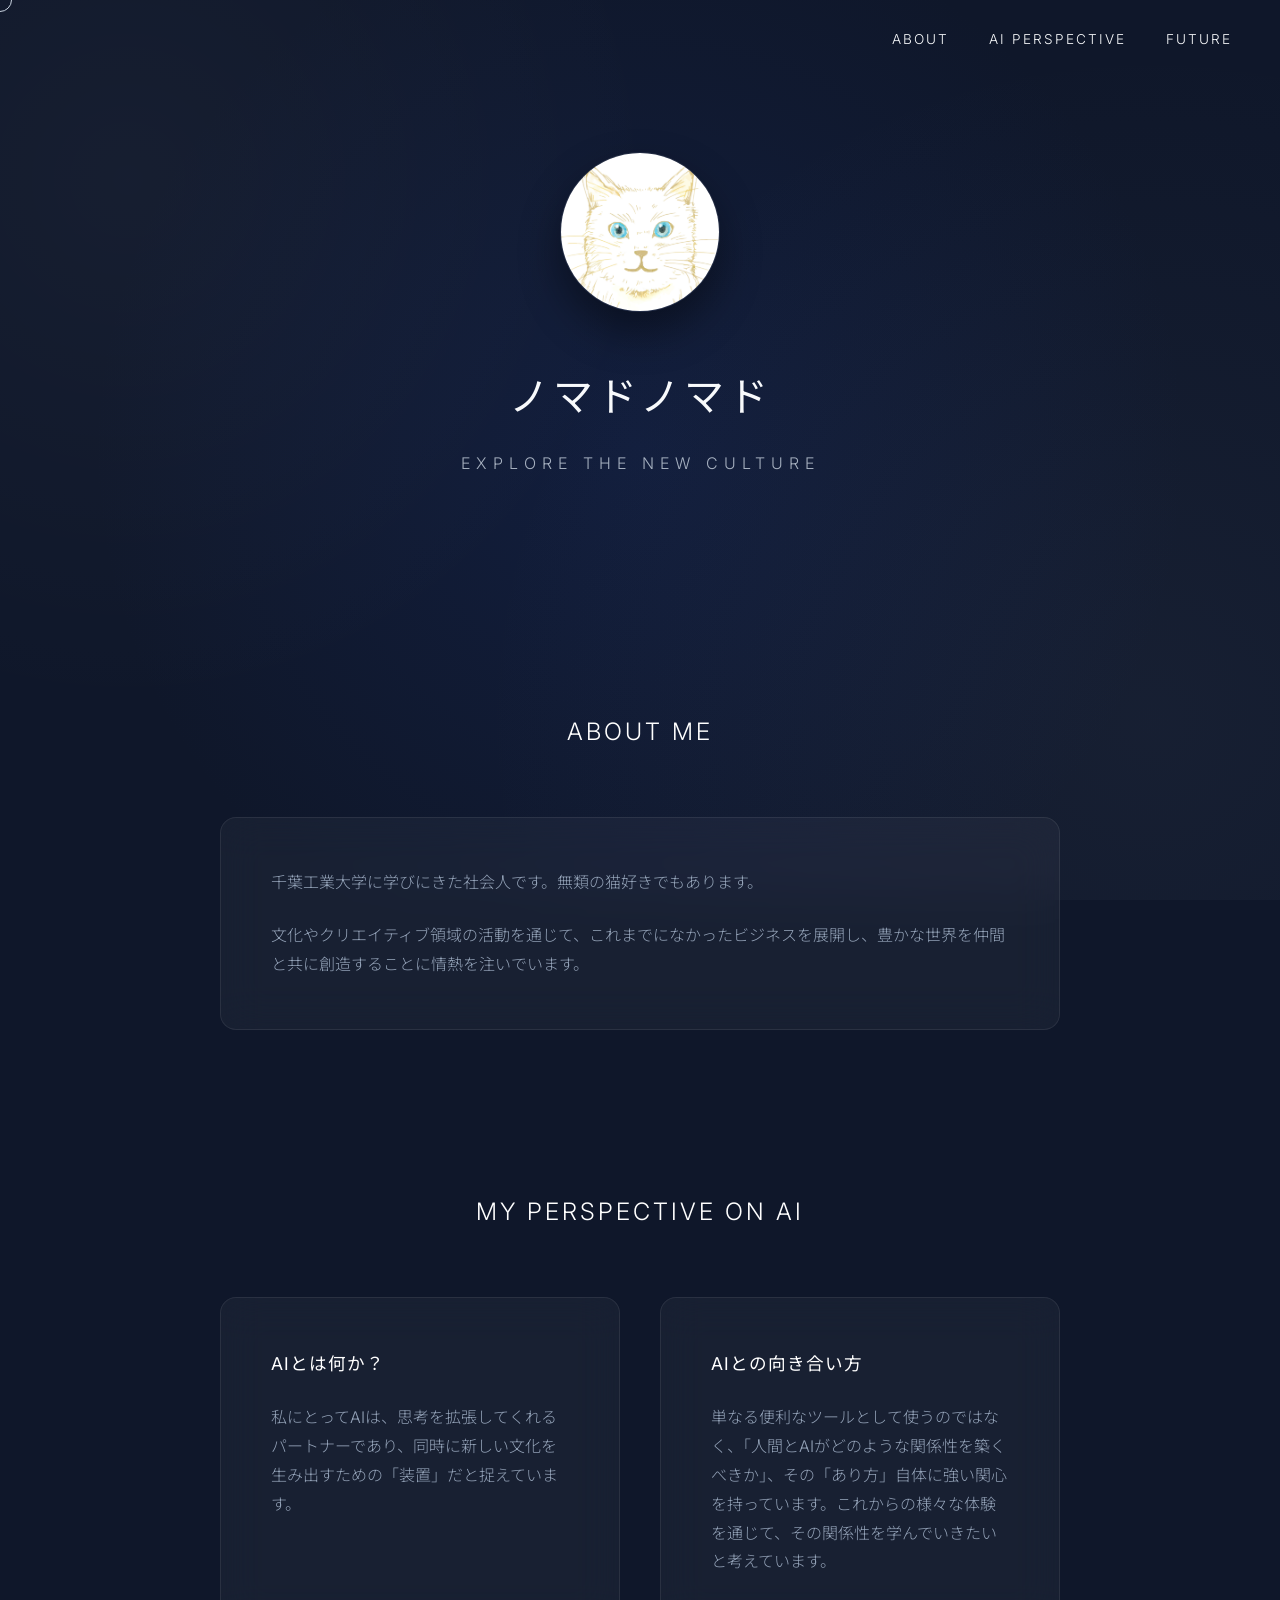
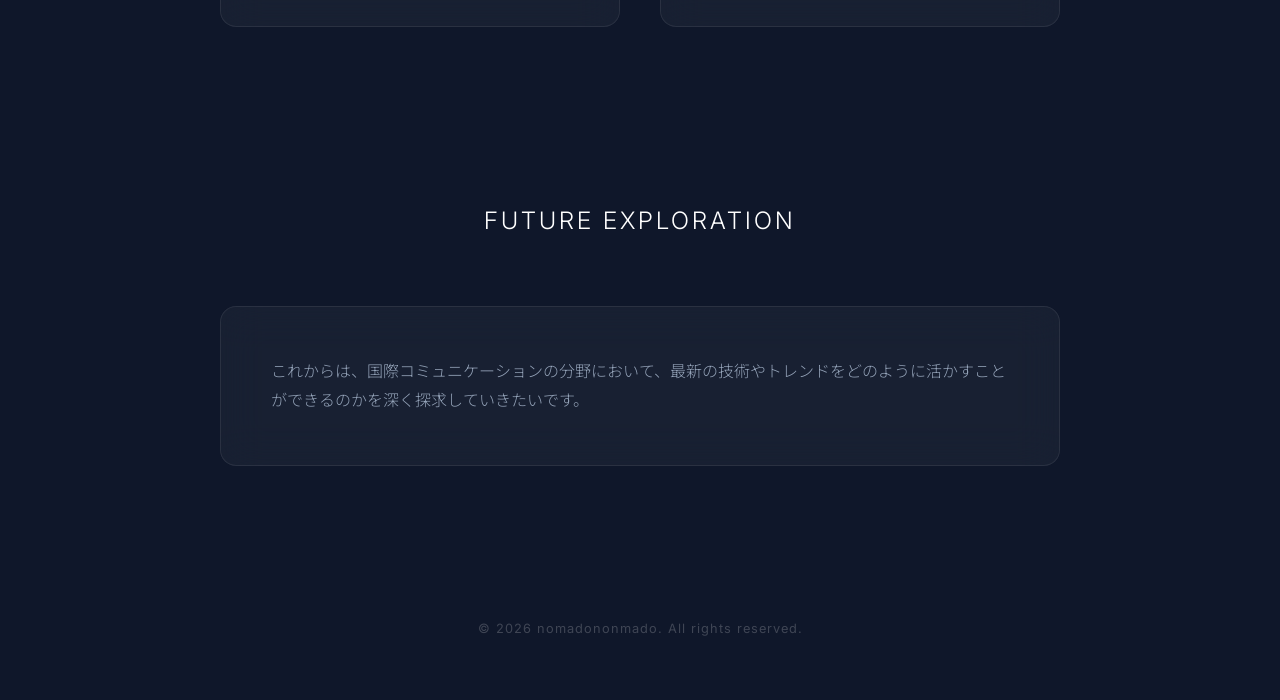
==== index.html @ 1ca38536 "Initial commit" ====
<!DOCTYPE html>
<html lang="ja">
<head>
    <meta charset="UTF-8">
    <meta name="viewport" content="width=device-width, initial-scale=1.0">
    <title>Nomadononmado | Portfolio</title>
    <link rel="stylesheet" href="style.css">
    <link rel="preconnect" href="https://fonts.googleapis.com">
    <link rel="preconnect" href="https://fonts.gstatic.com" crossorigin>
    <link href="https://fonts.googleapis.com/css2?family=Inter:wght@300;400;600&family=Noto+Sans+JP:wght@300;400;500&display=swap" rel="stylesheet">
</head>
<body>
    <div id="cursor-follower"></div>
    <header class="header">
        <nav>
            <ul>
                <li><a href="#about">About</a></li>
                <li><a href="#ai-mind">AI Perspective</a></li>
                <li><a href="#future">Future</a></li>
            </ul>
        </nav>
    </header>

    <main>
        <section class="hero fade-in">
            <div class="hero-content">
                <div class="avatar-container">
                    <img src="avatar1.png" alt="ノマドノマドのアバター" class="avatar">
                </div>
                <h1>ノマドノマド</h1>
                <p class="tagline">Explore the New Culture</p>
            </div>
        </section>

        <section id="about" class="content-section fade-in">
            <div class="container">
                <h2>About Me</h2>
                <div class="card">
                    <p>千葉工業大学に学びにきた社会人です。無類の猫好きでもあります。</p>
                    <p>文化やクリエイティブ領域の活動を通じて、これまでになかったビジネスを展開し、豊かな世界を仲間と共に創造することに情熱を注いでいます。</p>
                </div>
            </div>
        </section>

        <section id="ai-mind" class="content-section min-vh-100 fade-in">
            <div class="container">
                <h2>My Perspective on AI</h2>
                <div class="grid-2">
                    <div class="card">
                        <h3>AIとは何か？</h3>
                        <p>私にとってAIは、思考を拡張してくれるパートナーであり、同時に新しい文化を生み出すための「装置」だと捉えています。</p>
                    </div>
                    <div class="card">
                        <h3>AIとの向き合い方</h3>
                        <p>単なる便利なツールとして使うのではなく、「人間とAIがどのような関係性を築くべきか」、その「あり方」自体に強い関心を持っています。これからの様々な体験を通じて、その関係性を学んでいきたいと考えています。</p>
                    </div>
                </div>
            </div>
        </section>

        <section id="future" class="content-section fade-in">
            <div class="container">
                <h2>Future Exploration</h2>
                <div class="card">
                    <p>これからは、国際コミュニケーションの分野において、最新の技術やトレンドをどのように活かすことができるのかを深く探求していきたいです。</p>
                </div>
            </div>
        </section>
    </main>

    <footer>
        <p>&copy; 2026 nomadononmado. All rights reserved.</p>
    </footer>

    <script src="script.js"></script>
</body>
</html>
---- style.css ----
:root {
    --bg-color: #0f172a;
    --bg-gradient-1: rgba(255, 255, 255, 0.03);
    --bg-gradient-2: rgba(148, 163, 184, 0.06);
    --text-color: #f8fafc;
    --accent-color: #cbd5e1;
    --card-bg: rgba(255, 255, 255, 0.04);
    --border-color: rgba(255, 255, 255, 0.08);
    --font-sans: 'Inter', 'Noto Sans JP', sans-serif;
}

* {
    margin: 0;
    padding: 0;
    box-sizing: border-box;
}

body {
    font-family: var(--font-sans);
    background-color: var(--bg-color);
    background-image: 
        radial-gradient(circle at 10% 20%, var(--bg-gradient-1) 0%, transparent 40%),
        radial-gradient(circle at 90% 80%, var(--bg-gradient-2) 0%, transparent 50%),
        radial-gradient(circle at 50% 50%, rgba(30, 58, 138, 0.2) 0%, transparent 70%);
    background-attachment: fixed;
    color: var(--text-color);
    line-height: 1.8;
    overflow-x: hidden;
    cursor: none;
    -webkit-font-smoothing: antialiased;
}

body::before {
    content: '';
    position: fixed;
    top: 0;
    left: 0;
    width: 100vw;
    height: 100vh;
    background-image: url('cat_world_bg.png');
    background-size: cover;
    background-position: center;
    opacity: var(--bg-opacity, 0);
    mix-blend-mode: lighten;
    z-index: -1;
    pointer-events: none;
}

/* Custom Cursor */
#cursor-follower {
    position: fixed;
    top: 0;
    left: 0;
    width: 24px;
    height: 24px;
    border: 1px solid var(--accent-color);
    border-radius: 50%;
    pointer-events: none;
    transform: translate(-50%, -50%);
    transition: transform 0.15s ease-out, background-color 0.15s, border-color 0.15s;
    z-index: 9999;
}

.header {
    position: fixed;
    top: 0;
    width: 100%;
    padding: 24px 48px;
    background: transparent;
    z-index: 1000;
}

.header nav ul {
    list-style: none;
    display: flex;
    justify-content: flex-end;
    gap: 40px;
}

.header nav a {
    color: var(--text-color);
    text-decoration: none;
    font-weight: 300;
    font-size: 0.85rem;
    letter-spacing: 2px;
    text-transform: uppercase;
    transition: color 0.3s;
}

.header nav a:hover {
    color: var(--accent-color);
}

.container {
    max-width: 900px;
    margin: 0 auto;
    padding: 0 30px;
}

.hero {
    min-height: 70vh;
    display: flex;
    align-items: center;
    justify-content: center;
    text-align: center;
    flex-direction: column;
}

.avatar-container {
    margin-bottom: 2.5rem;
    position: relative;
    display: inline-block;
}

.avatar {
    width: 160px;
    height: 160px;
    border-radius: 50%;
    object-fit: cover;
    box-shadow: 0 20px 40px rgba(0, 0, 0, 0.4);
    border: 1px solid var(--border-color);
    transition: transform 0.6s cubic-bezier(0.16, 1, 0.3, 1), box-shadow 0.6s ease;
}

.avatar:hover {
    transform: scale(1.05);
    box-shadow: 0 30px 60px rgba(167, 139, 250, 0.15);
}

h1 {
    font-size: 2.5rem;
    font-weight: 400;
    margin-bottom: 1rem;
    letter-spacing: 4px;
}

.tagline {
    font-size: 1rem;
    color: var(--accent-color);
    font-weight: 300;
    letter-spacing: 6px;
    text-transform: uppercase;
    opacity: 0.8;
}

.content-section {
    padding: 80px 0;
    min-height: 50vh;
    display: flex;
    flex-direction: column;
    justify-content: center;
}

h2 {
    font-size: 1.5rem;
    margin-bottom: 4rem;
    font-weight: 300;
    text-align: center;
    letter-spacing: 3px;
    color: #fff;
    text-transform: uppercase;
}

h3 {
    font-size: 1.1rem;
    margin-bottom: 1.5rem;
    color: #fff;
    font-weight: 400;
    letter-spacing: 1px;
}

.card {
    background: var(--card-bg);
    border: 1px solid var(--border-color);
    border-radius: 16px;
    padding: 50px;
    backdrop-filter: blur(20px);
    -webkit-backdrop-filter: blur(20px);
    transition: transform 0.4s ease, border-color 0.4s ease;
}

.card:hover {
    transform: translateY(-8px);
    border-color: rgba(167, 139, 250, 0.3);
}

.card p {
    margin-bottom: 1.5rem;
    font-weight: 300;
    font-size: 1rem;
    color: #94a3b8;
}

.card p:last-child {
    margin-bottom: 0;
}

.grid-2 {
    display: grid;
    grid-template-columns: 1fr 1fr;
    gap: 40px;
}

footer {
    text-align: center;
    padding: 60px 0;
    font-size: 0.8rem;
    color: rgba(255, 255, 255, 0.2);
    letter-spacing: 1px;
}

/* Animations */
.fade-in {
    opacity: 0;
    transform: translateY(40px);
    transition: opacity 1s cubic-bezier(0.16, 1, 0.3, 1), transform 1s cubic-bezier(0.16, 1, 0.3, 1);
}

.fade-in.visible {
    opacity: 1;
    transform: translateY(0);
}

/* Base interactive elements cursor handling */
a, .avatar, button {
    cursor: none;
}

@media (max-width: 768px) {
    .grid-2 {
        grid-template-columns: 1fr;
        gap: 20px;
    }
    .header {
        padding: 20px;
        background: var(--bg-color);
    }
    .header nav ul {
        justify-content: center;
        gap: 20px;
    }
    .card {
        padding: 30px;
    }
    h1 {
        font-size: 2rem;
    }
    #cursor-follower {
        display: none !important;
    }
    body {
        cursor: auto;
    }
    a, .avatar, button {
        cursor: pointer;
    }
}
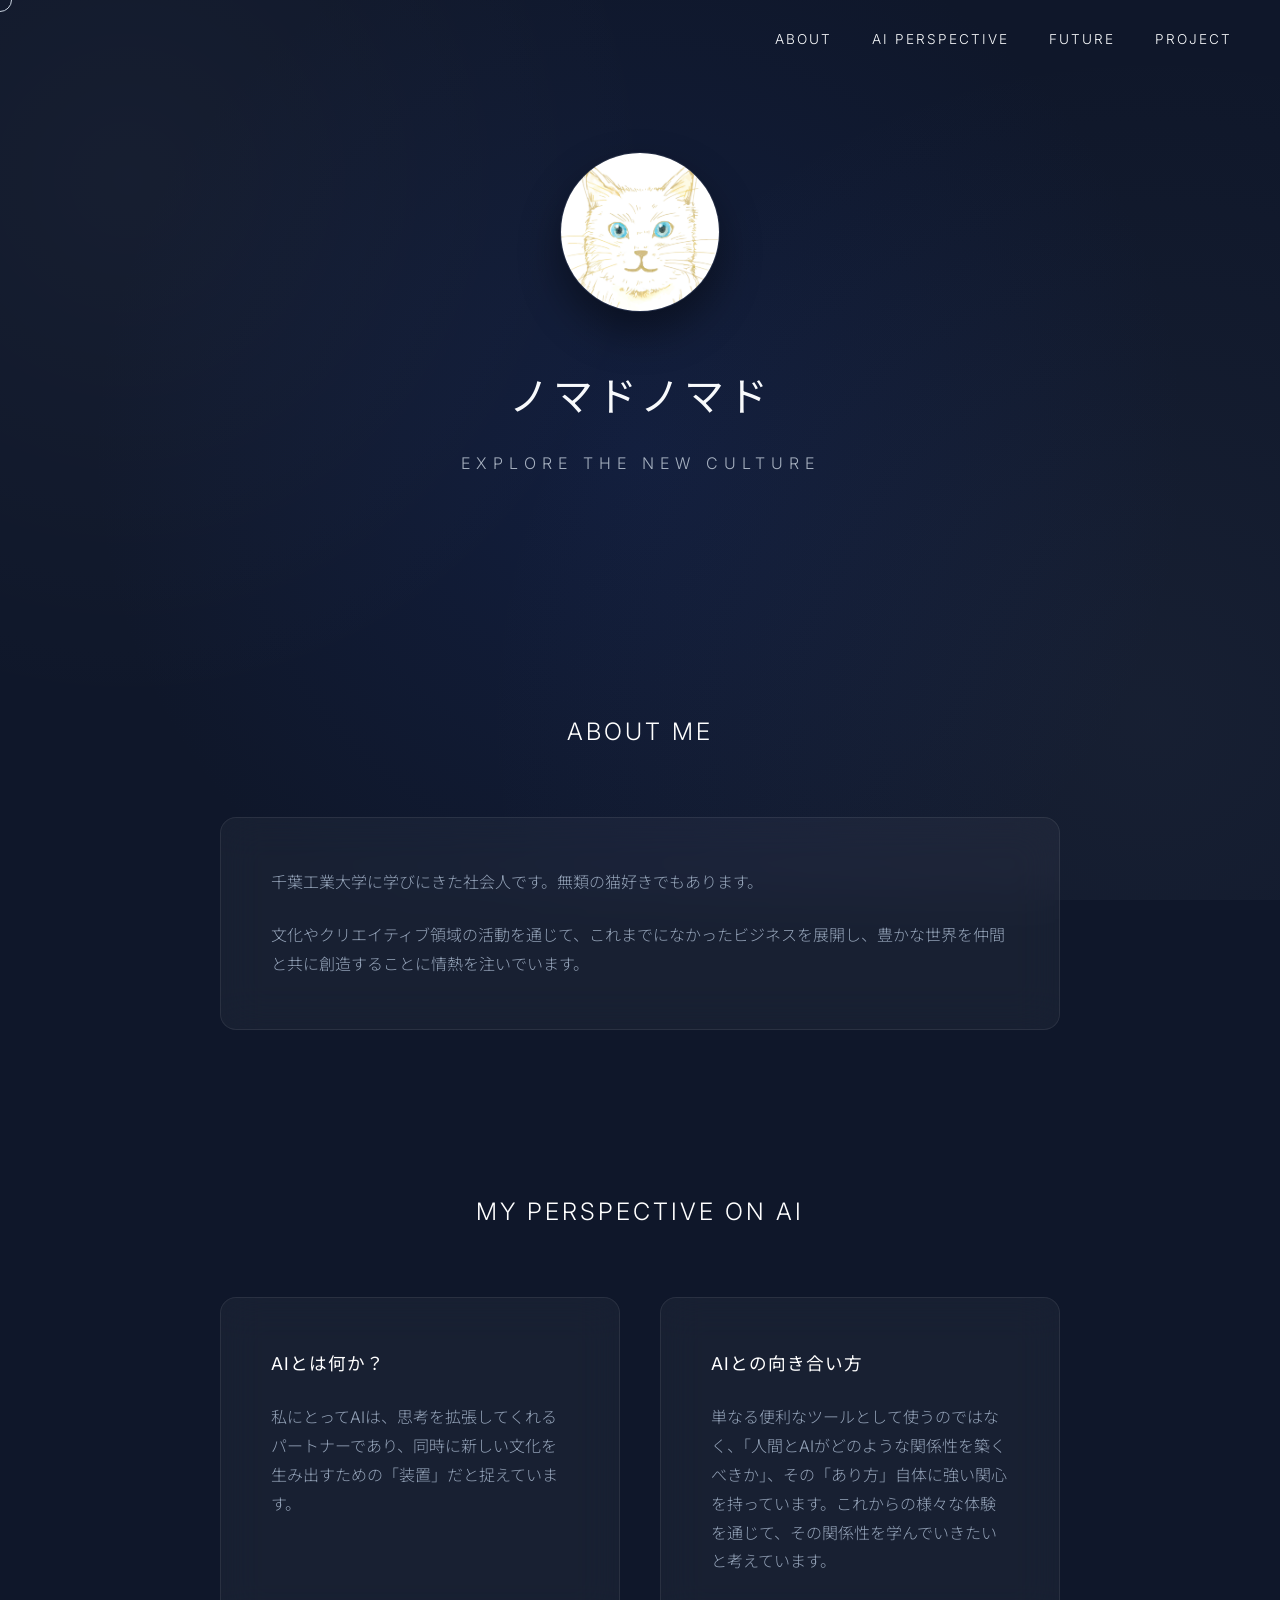
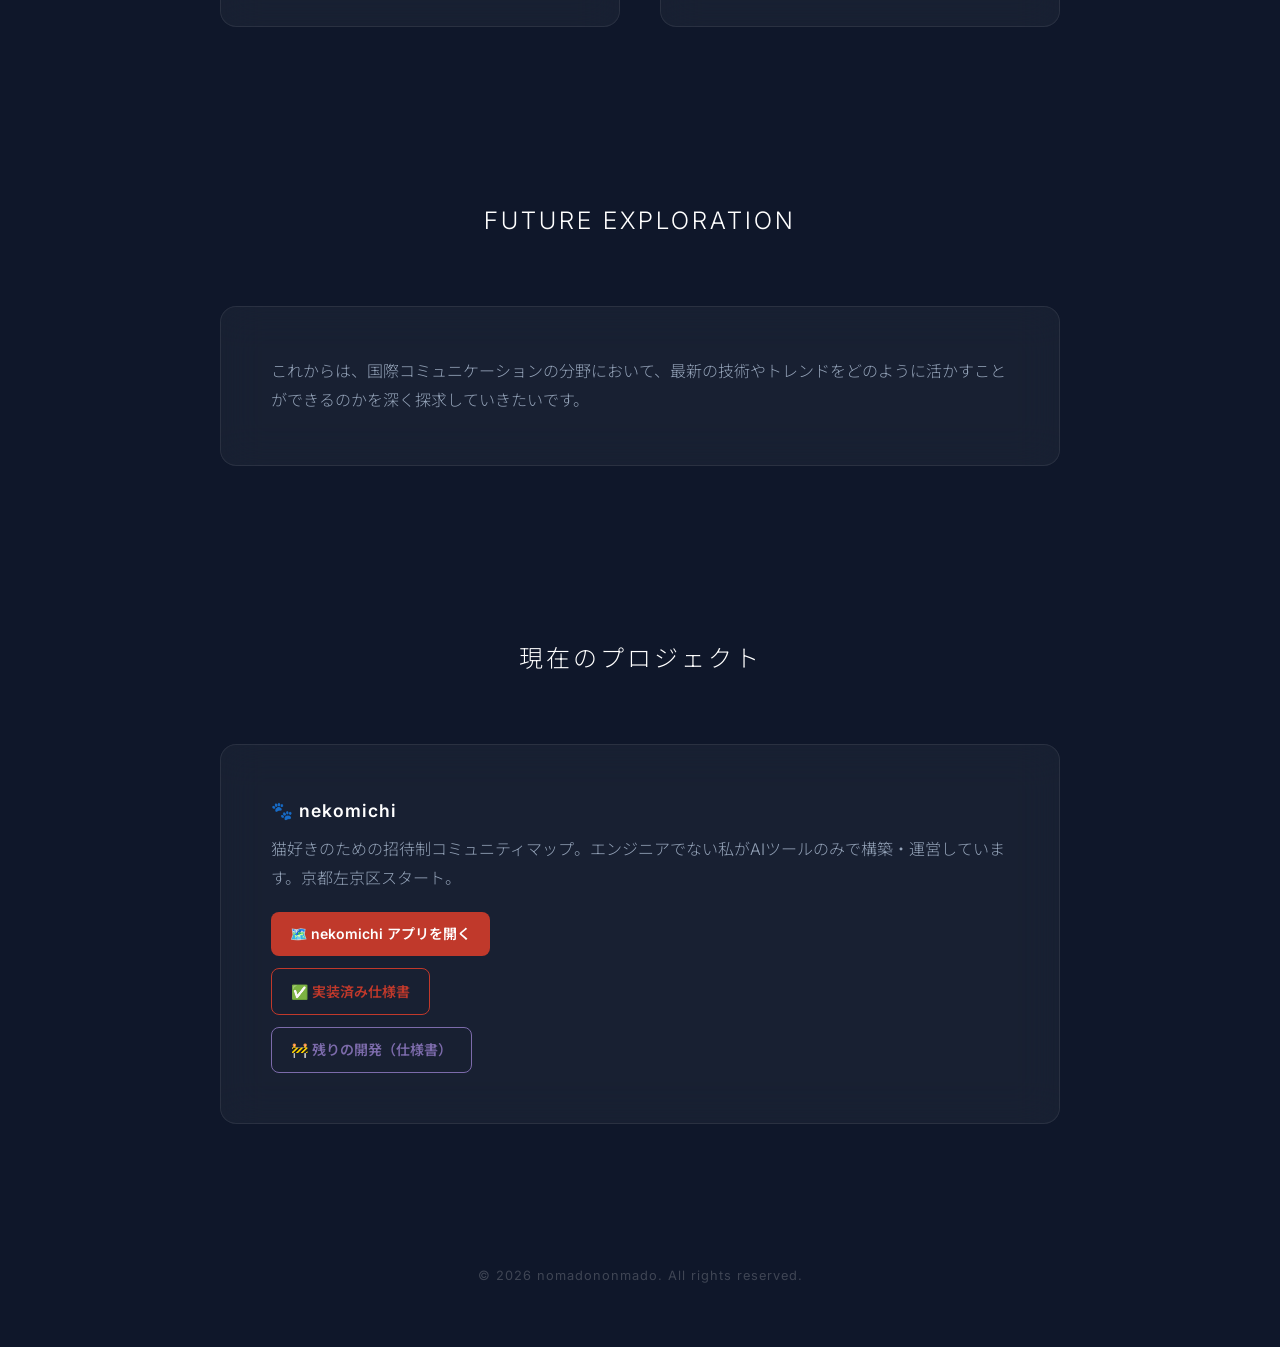
==== commit 3186691f: "feat: 現在のプロジェクト（nekomichi）セクション追加 - ナビに「Project」リンク追加 - nekomichiアプリ・実装済み仕様書・残り開発仕様書へのリンク - 仕様書HTMLフ" ====
--- a/index.html
+++ b/index.html
@@ -17,6 +17,7 @@
                 <li><a href="#about">About</a></li>
                 <li><a href="#ai-mind">AI Perspective</a></li>
                 <li><a href="#future">Future</a></li>
+                <li><a href="#current-project">Project</a></li>
             </ul>
         </nav>
     </header>
@@ -66,6 +67,30 @@
                 </div>
             </div>
         </section>
+
+        <section id="current-project" class="content-section fade-in">
+            <div class="container">
+                <h2>現在のプロジェクト</h2>
+                <div class="card">
+                    <h3 style="font-size:1.1rem; font-weight:600; margin-bottom:0.5rem;">🐾 nekomichi</h3>
+                    <p style="margin-bottom:1.2rem;">猫好きのための招待制コミュニティマップ。エンジニアでない私がAIツールのみで構築・運営しています。京都左京区スタート。</p>
+                    <div style="display:flex; flex-direction:column; gap:0.75rem;">
+                        <a href="https://nekomichi.vercel.app" target="_blank" rel="noopener noreferrer"
+                            style="display:inline-flex; align-items:center; gap:0.5rem; padding:0.6rem 1.2rem; background:#C0392B; color:#fff; border-radius:8px; text-decoration:none; font-size:0.875rem; font-weight:600; width:fit-content;">
+                            🗺️ nekomichi アプリを開く
+                        </a>
+                        <a href="nekomichi-current.html" target="_blank"
+                            style="display:inline-flex; align-items:center; gap:0.5rem; padding:0.6rem 1.2rem; background:transparent; color:#C0392B; border:1.5px solid #C0392B; border-radius:8px; text-decoration:none; font-size:0.875rem; font-weight:600; width:fit-content;">
+                            ✅ 実装済み仕様書
+                        </a>
+                        <a href="nekomichi-next.html" target="_blank"
+                            style="display:inline-flex; align-items:center; gap:0.5rem; padding:0.6rem 1.2rem; background:transparent; color:#7C6BAB; border:1.5px solid #7C6BAB; border-radius:8px; text-decoration:none; font-size:0.875rem; font-weight:600; width:fit-content;">
+                            🚧 残りの開発（仕様書）
+                        </a>
+                    </div>
+                </div>
+            </div>
+        </section>
     </main>
 
     <footer>
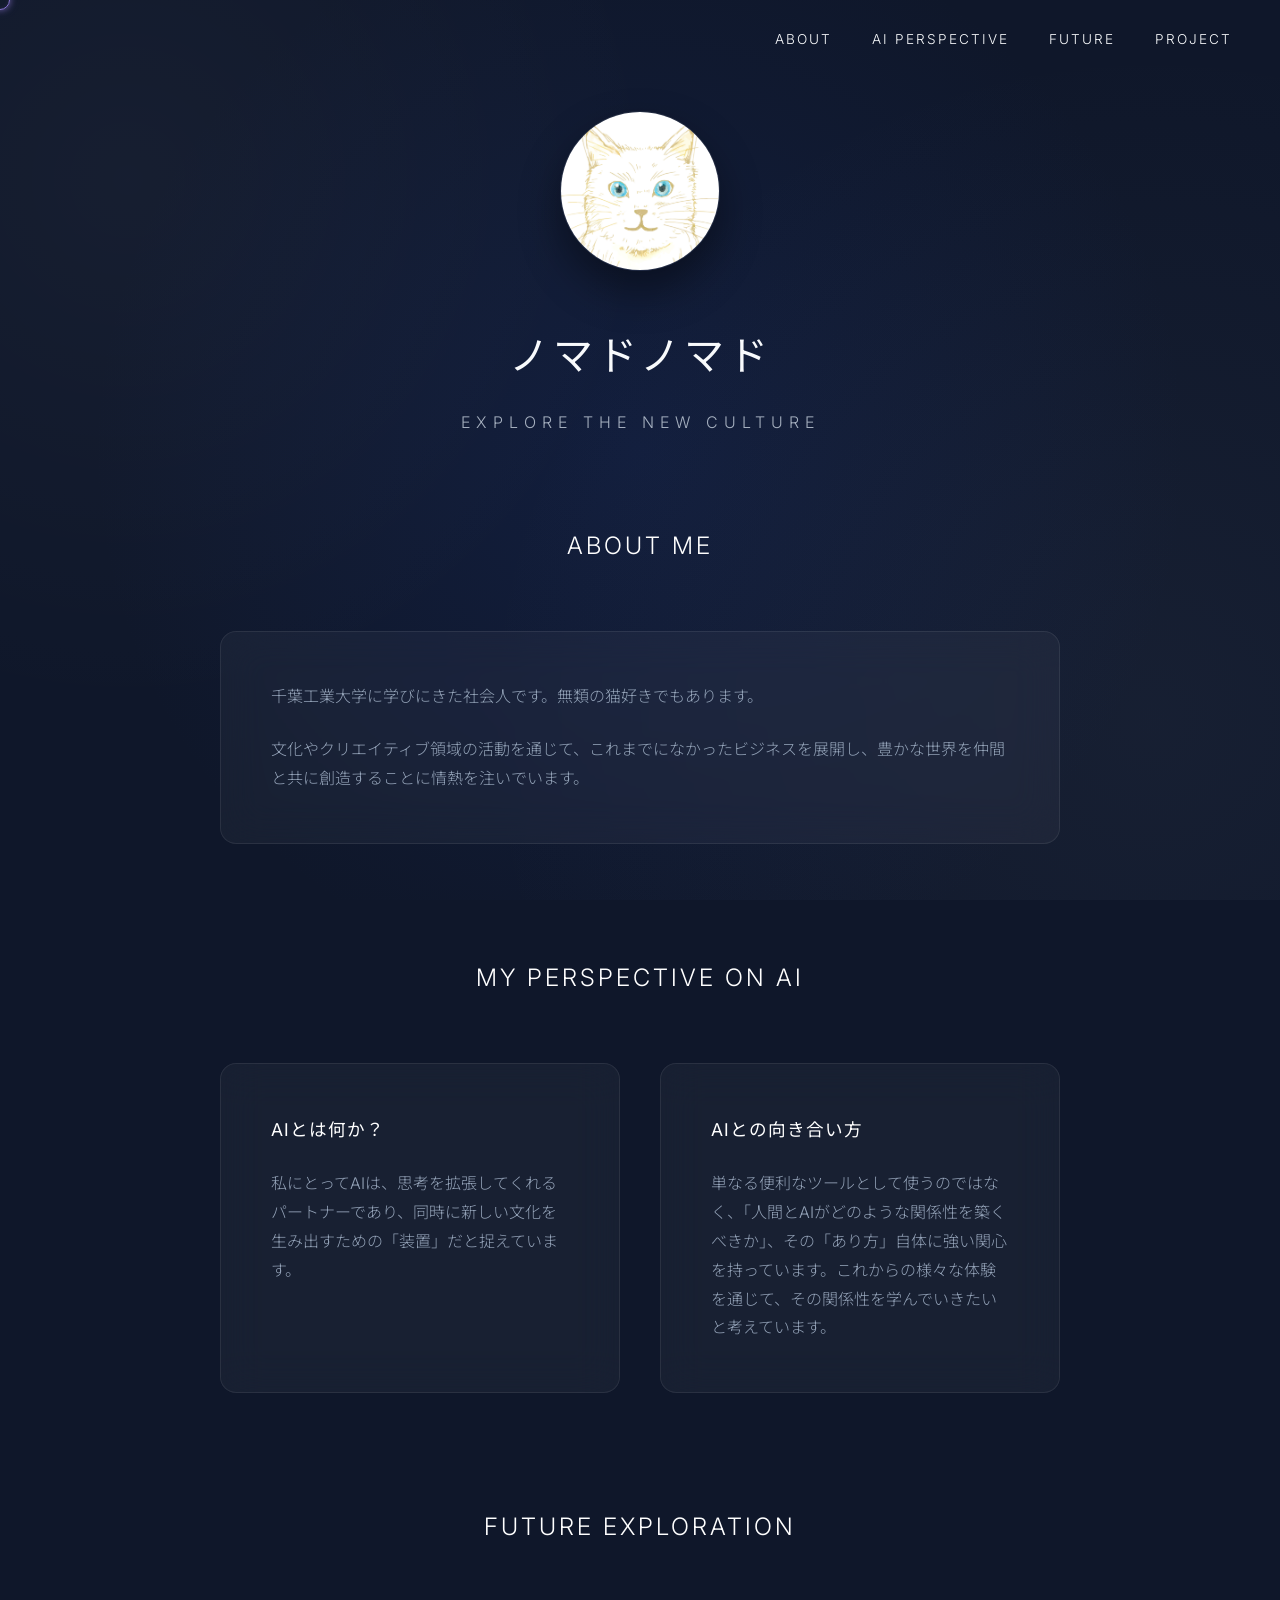
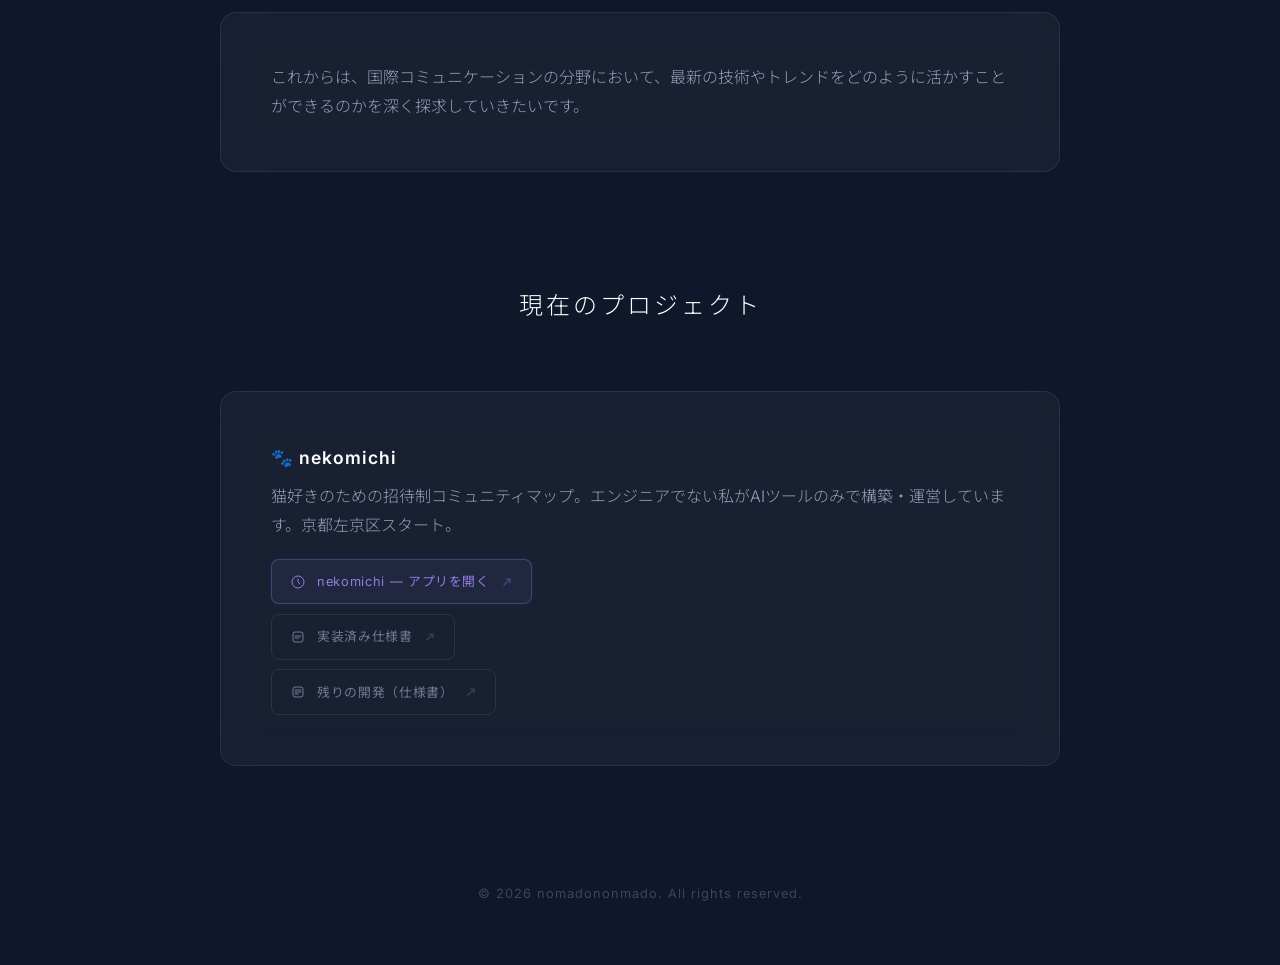
==== commit fb2ff853: "feat: ネオンスタイル・UFOボタン・リンクホバー演出 - カーソル → 紫ネオングロー - ページトップボタン → UFO形状（ドーム+ソーサー+ビーム+浮遊アニメ） - ヒーロー間隔を詰めてバ" ====
--- a/index.html
+++ b/index.html
@@ -11,6 +11,15 @@
 </head>
 <body>
     <div id="cursor-follower"></div>
+    <button id="back-to-top" aria-label="ページトップへ">
+        <span class="ufo-dome">
+            <svg width="11" height="11" viewBox="0 0 16 16" fill="none">
+                <path d="M8 12V4M4 7l4-4 4 4" stroke="currentColor" stroke-width="1.8" stroke-linecap="round" stroke-linejoin="round"/>
+            </svg>
+        </span>
+        <span class="ufo-saucer"></span>
+        <span class="ufo-beam"></span>
+    </button>
     <header class="header">
         <nav>
             <ul>
@@ -74,19 +83,31 @@
                 <div class="card">
                     <h3 style="font-size:1.1rem; font-weight:600; margin-bottom:0.5rem;">🐾 nekomichi</h3>
                     <p style="margin-bottom:1.2rem;">猫好きのための招待制コミュニティマップ。エンジニアでない私がAIツールのみで構築・運営しています。京都左京区スタート。</p>
-                    <div style="display:flex; flex-direction:column; gap:0.75rem;">
-                        <a href="https://nekomichi.vercel.app" target="_blank" rel="noopener noreferrer"
-                            style="display:inline-flex; align-items:center; gap:0.5rem; padding:0.6rem 1.2rem; background:#C0392B; color:#fff; border-radius:8px; text-decoration:none; font-size:0.875rem; font-weight:600; width:fit-content;">
-                            🗺️ nekomichi アプリを開く
-                        </a>
-                        <a href="nekomichi-current.html" target="_blank"
-                            style="display:inline-flex; align-items:center; gap:0.5rem; padding:0.6rem 1.2rem; background:transparent; color:#C0392B; border:1.5px solid #C0392B; border-radius:8px; text-decoration:none; font-size:0.875rem; font-weight:600; width:fit-content;">
-                            ✅ 実装済み仕様書
-                        </a>
-                        <a href="nekomichi-next.html" target="_blank"
-                            style="display:inline-flex; align-items:center; gap:0.5rem; padding:0.6rem 1.2rem; background:transparent; color:#7C6BAB; border:1.5px solid #7C6BAB; border-radius:8px; text-decoration:none; font-size:0.875rem; font-weight:600; width:fit-content;">
-                            🚧 残りの開発（仕様書）
-                        </a>
+                    <div style="display:flex; flex-direction:column; gap:0.6rem; margin-top:0.5rem;">
+                        <div class="neko-link-wrap">
+                            <a href="https://nekomichi.vercel.app" target="_blank" rel="noopener noreferrer" class="neko-link neko-link--primary">
+                                <svg width="14" height="14" viewBox="0 0 14 14" fill="none"><circle cx="7" cy="7" r="6" stroke="currentColor" stroke-width="1"/><path d="M7 4v3l2 2" stroke="currentColor" stroke-width="1" stroke-linecap="round"/></svg>
+                                <span>nekomichi — アプリを開く</span>
+                                <svg class="neko-link__arrow" width="10" height="10" viewBox="0 0 10 10" fill="none"><path d="M2 8L8 2M8 2H4M8 2v4" stroke="currentColor" stroke-width="1.2" stroke-linecap="round"/></svg>
+                            </a>
+                            <span class="neko-msg">→ 猫の地図を開く</span>
+                        </div>
+                        <div class="neko-link-wrap">
+                            <a href="nekomichi-current.html" target="_blank" class="neko-link">
+                                <svg width="14" height="14" viewBox="0 0 14 14" fill="none"><rect x="2" y="2" width="10" height="10" rx="2" stroke="currentColor" stroke-width="1"/><path d="M4 6h6M4 8h4" stroke="currentColor" stroke-width="1" stroke-linecap="round"/></svg>
+                                <span>実装済み仕様書</span>
+                                <svg class="neko-link__arrow" width="10" height="10" viewBox="0 0 10 10" fill="none"><path d="M2 8L8 2M8 2H4M8 2v4" stroke="currentColor" stroke-width="1.2" stroke-linecap="round"/></svg>
+                            </a>
+                            <span class="neko-msg">→ AI × 人間の構築記録</span>
+                        </div>
+                        <div class="neko-link-wrap">
+                            <a href="nekomichi-next.html" target="_blank" class="neko-link">
+                                <svg width="14" height="14" viewBox="0 0 14 14" fill="none"><rect x="2" y="2" width="10" height="10" rx="2" stroke="currentColor" stroke-width="1"/><path d="M4 5h6M4 7h6M4 9h3" stroke="currentColor" stroke-width="1" stroke-linecap="round"/></svg>
+                                <span>残りの開発（仕様書）</span>
+                                <svg class="neko-link__arrow" width="10" height="10" viewBox="0 0 10 10" fill="none"><path d="M2 8L8 2M8 2H4M8 2v4" stroke="currentColor" stroke-width="1.2" stroke-linecap="round"/></svg>
+                            </a>
+                            <span class="neko-msg">→ 次の章、進行中</span>
+                        </div>
                     </div>
                 </div>
             </div>
--- a/style.css
+++ b/style.css
@@ -46,19 +46,156 @@
     pointer-events: none;
 }
 
-/* Custom Cursor */
+/* Back to Top — UFO Shape */
+#back-to-top {
+    position: fixed;
+    bottom: 28px;
+    left: 50%;
+    transform: translateX(-50%) translateY(20px);
+    width: 64px;
+    height: 50px;
+    background: transparent;
+    border: none;
+    box-shadow: none;
+    display: flex;
+    flex-direction: column;
+    align-items: center;
+    cursor: pointer;
+    z-index: 200;
+    opacity: 0;
+    pointer-events: none;
+    transition: opacity 0.4s ease, transform 0.5s cubic-bezier(0.34, 1.56, 0.64, 1);
+    padding: 0;
+}
+
+#back-to-top.visible {
+    opacity: 1;
+    pointer-events: auto;
+    transform: translateX(-50%) translateY(0);
+}
+
+/* 浮遊アニメーション */
+#back-to-top.visible {
+    animation: ufo-float 3s ease-in-out infinite;
+}
+
+@keyframes ufo-float {
+    0%, 100% { transform: translateX(-50%) translateY(0px); }
+    50%       { transform: translateX(-50%) translateY(-6px); }
+}
+
+/* ドーム（上部半球） */
+.ufo-dome {
+    width: 28px;
+    height: 17px;
+    background: rgba(167, 139, 250, 0.1);
+    border: 1px solid rgba(167, 139, 250, 0.55);
+    border-bottom: none;
+    border-radius: 50% 50% 0 0 / 100% 100% 0 0;
+    display: flex;
+    align-items: center;
+    justify-content: center;
+    color: rgba(167, 139, 250, 0.9);
+    position: relative;
+    z-index: 2;
+    box-shadow:
+        0 0 10px rgba(167, 139, 250, 0.25),
+        inset 0 3px 6px rgba(167, 139, 250, 0.08);
+    transition: box-shadow 0.3s ease;
+}
+
+/* ソーサー（本体ディスク） */
+.ufo-saucer {
+    width: 64px;
+    height: 18px;
+    background: rgba(12, 18, 38, 0.95);
+    border: 1px solid rgba(167, 139, 250, 0.45);
+    border-radius: 50%;
+    display: block;
+    margin-top: -1px;
+    position: relative;
+    z-index: 1;
+    box-shadow:
+        0 0 14px rgba(167, 139, 250, 0.3),
+        0 0 28px rgba(167, 139, 250, 0.08),
+        0 3px 12px rgba(0, 0, 0, 0.6);
+    transition: box-shadow 0.3s ease, border-color 0.3s ease;
+}
+
+/* ソーサーのライト（小さな光点） */
+.ufo-saucer::before {
+    content: '';
+    position: absolute;
+    top: 50%;
+    left: 50%;
+    transform: translate(-50%, -50%);
+    width: 36px;
+    height: 6px;
+    border-radius: 50%;
+    background: linear-gradient(90deg,
+        rgba(167, 139, 250, 0.0) 0%,
+        rgba(167, 139, 250, 0.25) 30%,
+        rgba(167, 139, 250, 0.35) 50%,
+        rgba(167, 139, 250, 0.25) 70%,
+        rgba(167, 139, 250, 0.0) 100%
+    );
+}
+
+/* ビーム（光線） */
+.ufo-beam {
+    width: 18px;
+    height: 10px;
+    background: linear-gradient(to bottom,
+        rgba(167, 139, 250, 0.18),
+        rgba(167, 139, 250, 0.0)
+    );
+    border-radius: 0 0 50% 50%;
+    display: block;
+    transition: all 0.3s ease;
+}
+
+/* ホバー */
+#back-to-top:hover .ufo-saucer {
+    border-color: rgba(167, 139, 250, 0.75);
+    box-shadow:
+        0 0 22px rgba(167, 139, 250, 0.55),
+        0 0 44px rgba(167, 139, 250, 0.18),
+        0 3px 12px rgba(0, 0, 0, 0.6);
+}
+
+#back-to-top:hover .ufo-dome {
+    box-shadow:
+        0 0 16px rgba(167, 139, 250, 0.45),
+        inset 0 3px 6px rgba(167, 139, 250, 0.15);
+    border-color: rgba(167, 139, 250, 0.8);
+}
+
+#back-to-top:hover .ufo-beam {
+    width: 26px;
+    height: 16px;
+    background: linear-gradient(to bottom,
+        rgba(167, 139, 250, 0.28),
+        rgba(167, 139, 250, 0.0)
+    );
+}
+
+/* Custom Cursor — Neon */
 #cursor-follower {
     position: fixed;
     top: 0;
     left: 0;
-    width: 24px;
-    height: 24px;
-    border: 1px solid var(--accent-color);
+    width: 20px;
+    height: 20px;
+    border: 1px solid rgba(167, 139, 250, 0.8);
     border-radius: 50%;
     pointer-events: none;
     transform: translate(-50%, -50%);
-    transition: transform 0.15s ease-out, background-color 0.15s, border-color 0.15s;
+    transition: transform 0.12s ease-out, box-shadow 0.2s ease;
     z-index: 9999;
+    box-shadow:
+        0 0 6px rgba(167, 139, 250, 0.5),
+        0 0 12px rgba(167, 139, 250, 0.2),
+        inset 0 0 4px rgba(167, 139, 250, 0.1);
 }
 
 .header {
@@ -98,12 +235,13 @@
 }
 
 .hero {
-    min-height: 70vh;
+    min-height: 52vh;
     display: flex;
     align-items: center;
     justify-content: center;
     text-align: center;
     flex-direction: column;
+    padding-top: 80px;
 }
 
 .avatar-container {
@@ -144,8 +282,7 @@
 }
 
 .content-section {
-    padding: 80px 0;
-    min-height: 50vh;
+    padding: 56px 0;
     display: flex;
     flex-direction: column;
     justify-content: center;
@@ -209,6 +346,103 @@
     letter-spacing: 1px;
 }
 
+/* Nekomichi Project Links */
+.neko-link {
+    display: inline-flex;
+    align-items: center;
+    gap: 0.75rem;
+    padding: 0.65rem 1.2rem;
+    background: transparent;
+    color: rgba(148, 163, 184, 0.7);
+    border: 1px solid rgba(148, 163, 184, 0.15);
+    border-radius: 8px;
+    text-decoration: none;
+    font-size: 0.8rem;
+    font-weight: 400;
+    letter-spacing: 0.05em;
+    width: fit-content;
+    position: relative;
+    overflow: hidden;
+    transition: color 0.3s, border-color 0.3s, box-shadow 0.3s;
+    cursor: none;
+}
+
+.neko-link--primary {
+    background: rgba(167, 139, 250, 0.07);
+    color: rgba(167, 139, 250, 0.85);
+    border-color: rgba(167, 139, 250, 0.28);
+    box-shadow: 0 0 8px rgba(167, 139, 250, 0.08);
+}
+
+/* スキャンライン */
+.neko-link::before {
+    content: '';
+    position: absolute;
+    top: 0;
+    left: -100%;
+    width: 60%;
+    height: 100%;
+    background: linear-gradient(
+        90deg,
+        transparent 0%,
+        rgba(167, 139, 250, 0.12) 50%,
+        transparent 100%
+    );
+    transition: left 0s;
+    pointer-events: none;
+}
+
+/* ホバー時 */
+.neko-link:hover {
+    color: rgba(167, 139, 250, 0.95);
+    border-color: rgba(167, 139, 250, 0.45);
+    box-shadow: 0 0 16px rgba(167, 139, 250, 0.18);
+}
+
+.neko-link:hover::before {
+    left: 150%;
+    transition: left 0.55s ease;
+}
+
+/* ラッパー */
+.neko-link-wrap {
+    display: flex;
+    flex-direction: column;
+    gap: 0;
+}
+
+/* ホバーメッセージ */
+.neko-msg {
+    font-size: 0.68rem;
+    letter-spacing: 0.08em;
+    color: rgba(167, 139, 250, 0.7);
+    opacity: 0;
+    max-height: 0;
+    overflow: hidden;
+    transform: translateY(-4px);
+    transition: opacity 0.25s ease 0.1s, transform 0.25s ease 0.1s, max-height 0.2s ease;
+    padding-left: 1.2rem;
+    pointer-events: none;
+    white-space: nowrap;
+}
+
+.neko-link-wrap:hover .neko-msg {
+    opacity: 1;
+    max-height: 20px;
+    transform: translateY(0);
+}
+
+.neko-link__arrow {
+    opacity: 0.4;
+    flex-shrink: 0;
+    transition: opacity 0.3s, transform 0.3s;
+}
+
+.neko-link:hover .neko-link__arrow {
+    opacity: 0.9;
+    transform: translate(2px, -2px);
+}
+
 /* Animations */
 .fade-in {
     opacity: 0;
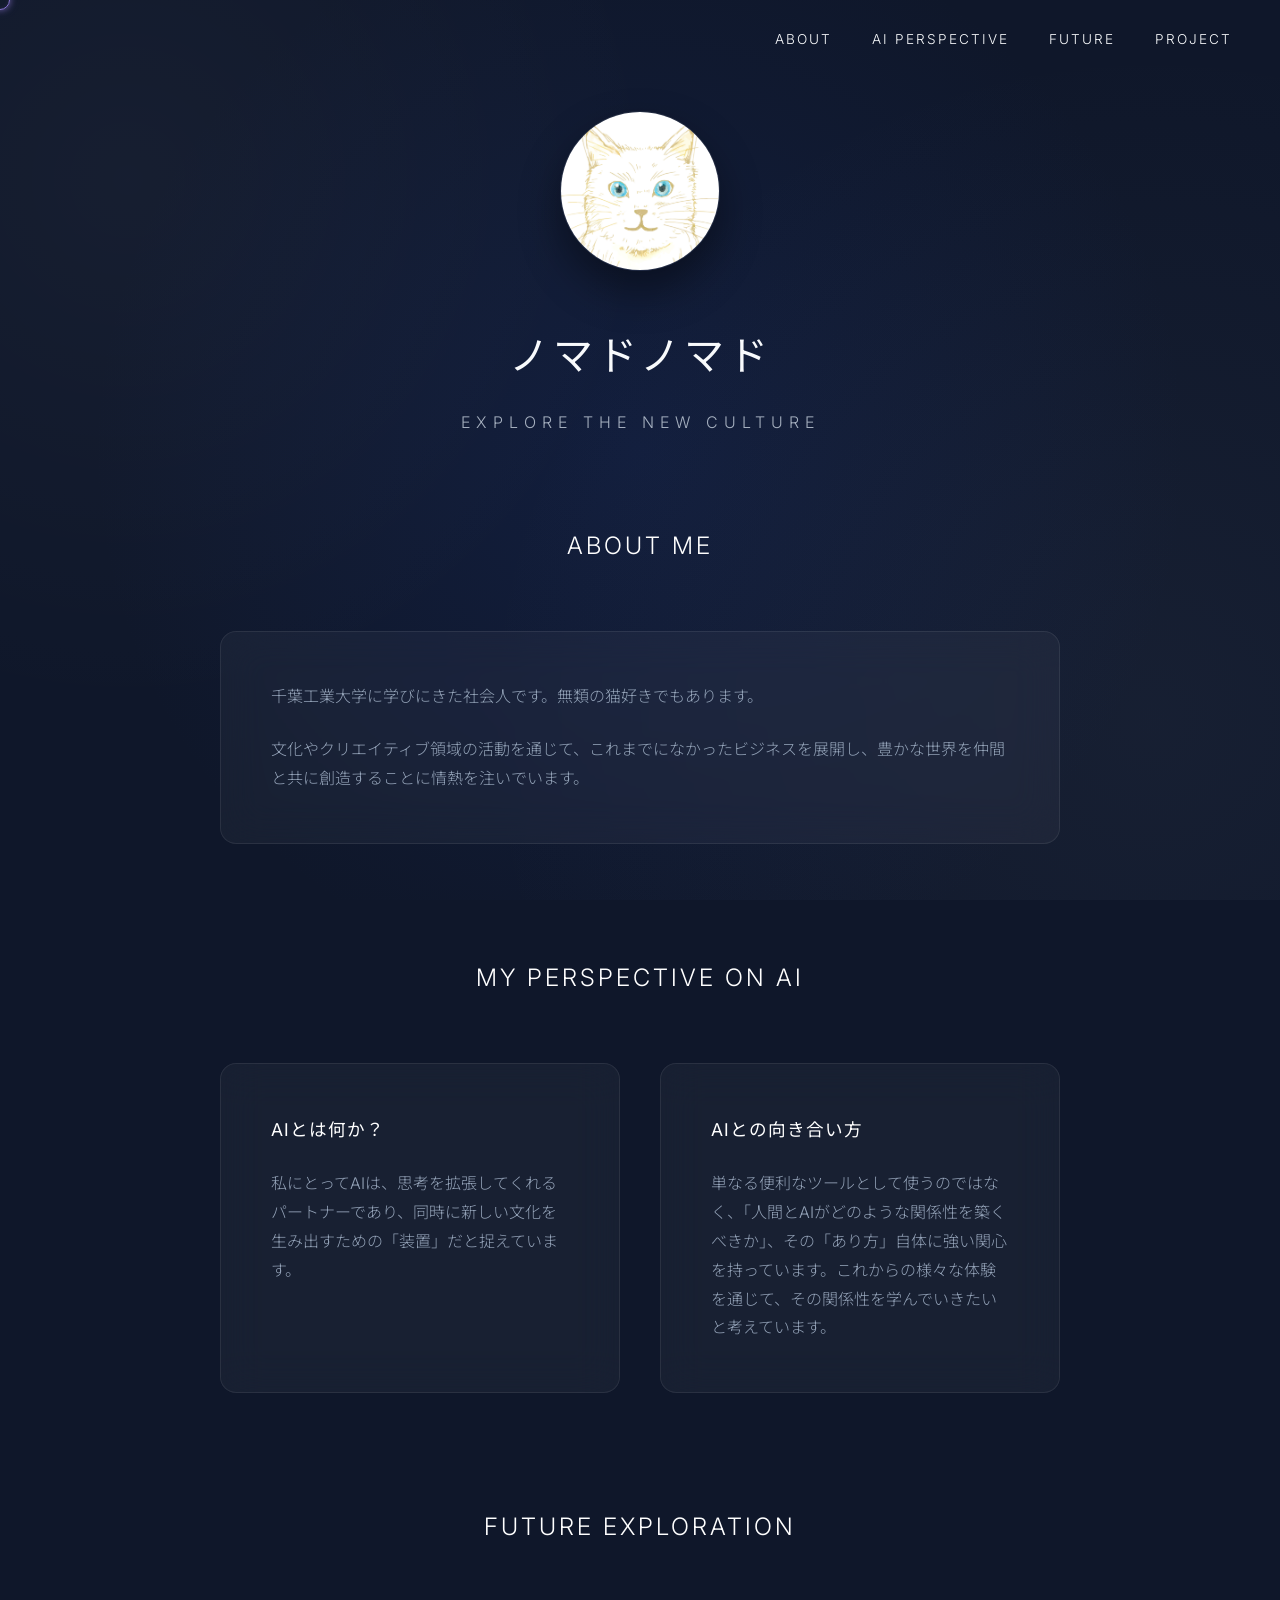
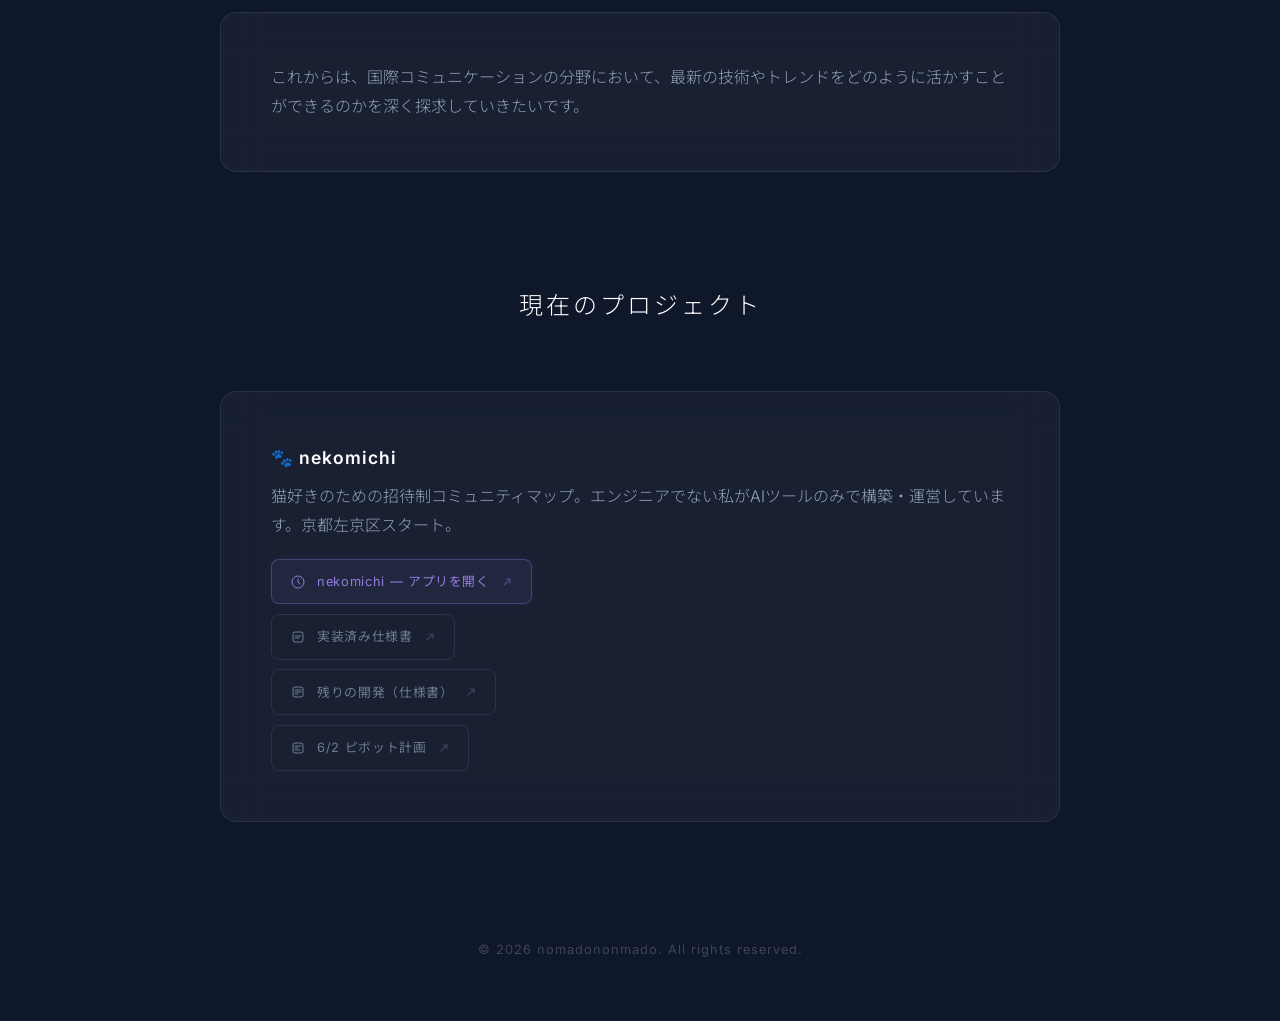
==== commit b07d0435: "add: 6/2 ピボット計画ボタンを追加" ====
--- a/index.html
+++ b/index.html
@@ -108,6 +108,14 @@
                             </a>
                             <span class="neko-msg">→ 次の章、進行中</span>
                         </div>
+                        <div class="neko-link-wrap">
+                            <a href="nekomichi-pivot.html" target="_blank" class="neko-link">
+                                <svg width="14" height="14" viewBox="0 0 14 14" fill="none"><rect x="2" y="2" width="10" height="10" rx="2" stroke="currentColor" stroke-width="1"/><path d="M4 5h6M4 7h3M4 9h5" stroke="currentColor" stroke-width="1" stroke-linecap="round"/></svg>
+                                <span>6/2 ピボット計画</span>
+                                <svg class="neko-link__arrow" width="10" height="10" viewBox="0 0 10 10" fill="none"><path d="M2 8L8 2M8 2H4M8 2v4" stroke="currentColor" stroke-width="1.2" stroke-linecap="round"/></svg>
+                            </a>
+                            <span class="neko-msg">→ ビジョン・戦略・動線設計</span>
+                        </div>
                     </div>
                 </div>
             </div>
